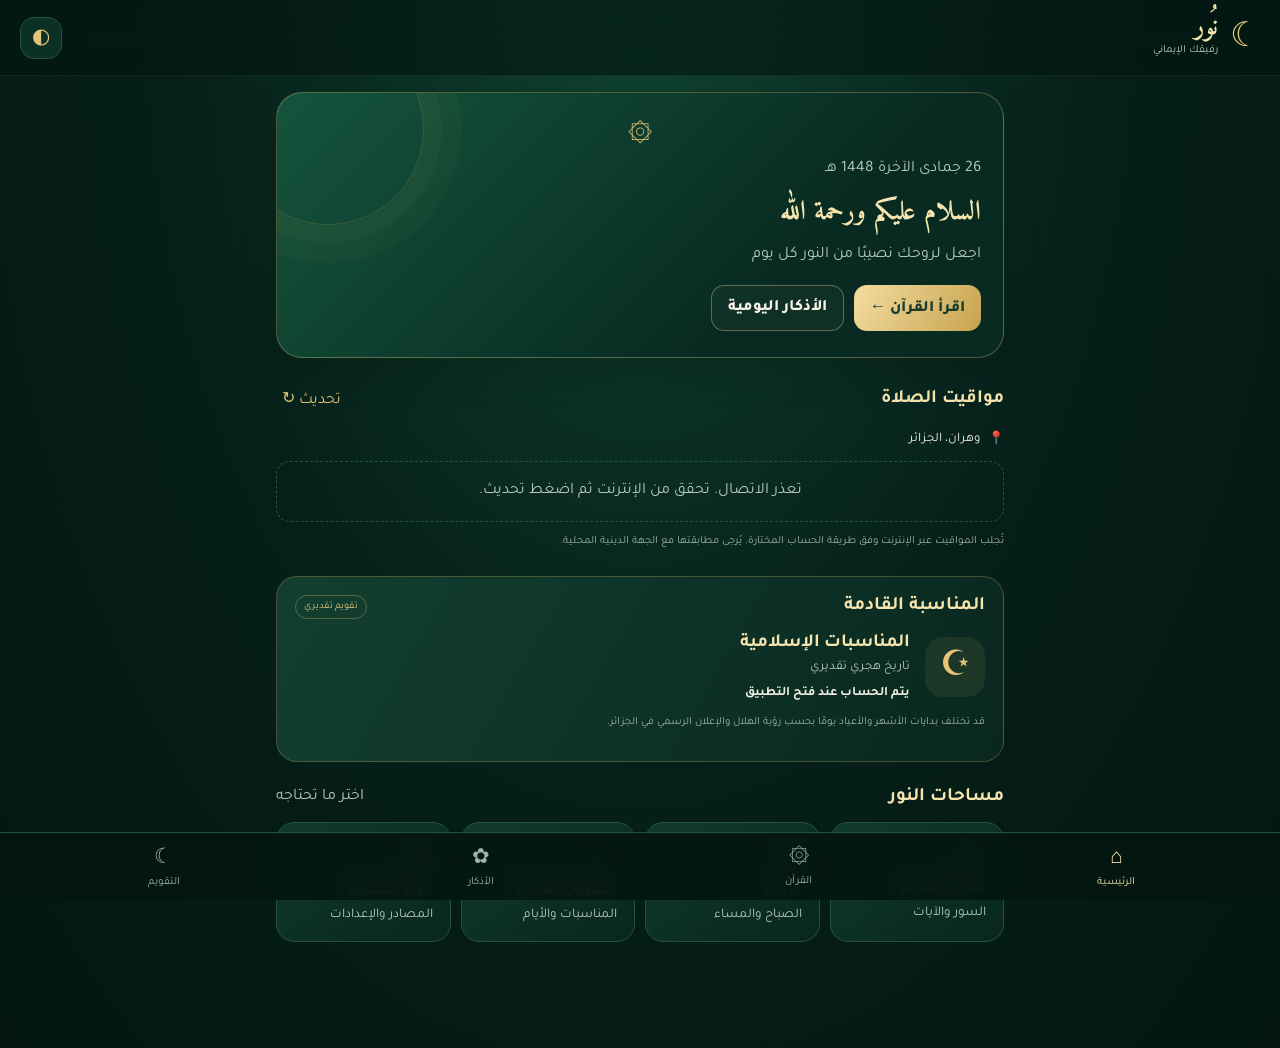
==== web/index.html @ 272851e5 "Initial NOOR Islamic App" ====
<!doctype html>
<html lang="ar" dir="rtl">
<head>
<meta charset="utf-8"><meta name="viewport" content="width=device-width,initial-scale=1,viewport-fit=cover">
<meta name="theme-color" content="#073b2d"><meta name="description" content="نور — القرآن الكريم والأذكار والتقويم الإسلامي">
<link rel="manifest" href="manifest.webmanifest"><link rel="stylesheet" href="style.css">
<title>نُور | رفيقك الإيماني</title>
</head>
<body>
<header class="top"><div class="brand"><span class="crescent">☾</span><div><b>نُور</b><small>رفيقك الإيماني</small></div></div><button id="themeBtn" class="iconbtn" aria-label="تغيير المظهر">◐</button></header>
<main>
<section class="hero">
<div class="ornament">۞</div><p id="todayHijri">التقويم الإسلامي</p><h1>السلام عليكم ورحمة الله</h1><p class="muted">اجعل لروحك نصيبًا من النور كل يوم</p>
<div class="hero-actions"><button class="goldbtn" data-view="quran">اقرأ القرآن <span>←</span></button><button class="ghostbtn" data-view="azkar">الأذكار اليومية</button></div>
</section>
<section class="section">
<div class="section-head"><h2>مواقيت الصلاة</h2><button id="refreshPrayer" class="textbtn">تحديث ↻</button></div>
<div class="location">📍 <span id="cityLabel">وهران، الجزائر</span><span id="prayerDate" class="muted"></span></div>
<div id="prayerGrid" class="prayer-grid"><div class="loading">اضغط تحديث لجلب المواقيت</div></div>
<p class="tiny">تُجلب المواقيت عبر الإنترنت وفق طريقة الحساب المختارة. يُرجى مطابقتها مع الجهة الدينية المحلية.</p>
</section>
<section class="section event-card">
<div class="section-head"><h2>المناسبة القادمة</h2><span class="tag">تقويم تقديري</span></div>
<div class="event-inner"><div class="event-symbol">☪</div><div><h3 id="eventName">المناسبات الإسلامية</h3><p id="eventDate" class="muted">تاريخ هجري تقديري</p><b id="eventCountdown">يتم الحساب عند فتح التطبيق</b></div></div>
<p class="tiny">قد تختلف بدايات الأشهر والأعياد يومًا بحسب رؤية الهلال والإعلان الرسمي في الجزائر.</p>
</section>
<section class="section">
<div class="section-head"><h2>مساحات النور</h2><span class="muted">اختر ما تحتاجه</span></div>
<div class="feature-grid">
<button class="feature" data-view="quran"><span>۞</span><b>القرآن الكريم</b><small>السور والآيات</small></button>
<button class="feature" data-view="azkar"><span>✿</span><b>الأذكار</b><small>الصباح والمساء</small></button>
<button class="feature" data-view="calendar"><span>☾</span><b>التقويم الهجري</b><small>المناسبات والأيام</small></button>
<button class="feature" data-view="about"><span>❋</span><b>حول التطبيق</b><small>المصادر والإعدادات</small></button>
</div>
</section>
<section id="contentView" class="section content-view" hidden></section>
</main>
<nav class="bottom-nav"><button class="active" data-view="home"><span>⌂</span>الرئيسية</button><button data-view="quran"><span>۞</span>القرآن</button><button data-view="azkar"><span>✿</span>الأذكار</button><button data-view="calendar"><span>☾</span>التقويم</button></nav>
<div id="toast" role="status" class="toast" hidden></div>
<script src="app.js"></script>
</body></html>
---- web/style.css ----
@import url('https://fonts.googleapis.com/css2?family=Amiri:wght@400;700&family=Tajawal:wght@400;500;700;800&display=swap');
:root{--bg:#061f19;--panel:#0b3026;--panel2:#104333;--gold:#e4c477;--gold2:#f5e4ad;--text:#f5f1e5;--muted:#b9c9bf;--line:#245242;--green:#17684d}
*{box-sizing:border-box}body{margin:0;background:radial-gradient(ellipse at top,#104332 0,#061f19 52%,#041711 100%);color:var(--text);font-family:'Tajawal',sans-serif;padding-bottom:90px;min-height:100vh}button{font:inherit;cursor:pointer}button:focus-visible{outline:2px solid var(--gold);outline-offset:3px}.top{height:76px;padding:12px 20px;display:flex;align-items:center;justify-content:space-between;border-bottom:1px solid #ffffff10;background:#041711a8;position:sticky;top:0;z-index:4;backdrop-filter:blur(14px)}.brand{display:flex;align-items:center;gap:12px}.crescent{font-size:34px;color:var(--gold)}.brand b{font-family:'Amiri',serif;font-size:26px;display:block;color:var(--gold2);line-height:1}.brand small{font-size:11px;color:var(--muted)}.iconbtn{border:1px solid var(--line);background:var(--panel);color:var(--gold);border-radius:14px;width:42px;height:42px;font-size:21px}main{max-width:760px;margin:auto;padding:16px}.hero{position:relative;overflow:hidden;border:1px solid #d9bd6b55;border-radius:26px;padding:26px 22px;background:linear-gradient(135deg,#15543e,#082a21 70%);box-shadow:0 15px 40px #0002}.hero:after{content:"";position:absolute;left:-45px;top:-60px;width:190px;height:190px;border:1px solid #d9bd6b30;border-radius:50%;box-shadow:0 0 0 18px #d9bd6b08,0 0 0 38px #d9bd6b08}.ornament{font-size:25px;color:var(--gold);text-align:center}.hero p{color:var(--muted);margin:8px 0}.hero h1{font-family:'Amiri',serif;font-size:27px;margin:10px 0;color:var(--gold2)}.hero-actions{display:flex;gap:10px;flex-wrap:wrap;margin-top:20px}.goldbtn,.ghostbtn{padding:12px 16px;border-radius:13px;font-weight:800}.goldbtn{background:linear-gradient(120deg,#f3dda0,#c7a34f);border:0;color:#193b2c}.ghostbtn{background:#ffffff08;border:1px solid #e4c47766;color:var(--text)}.section{margin-top:24px}.section-head{display:flex;justify-content:space-between;align-items:center;gap:10px;margin-bottom:13px}.section h2{font-size:19px;margin:0;color:var(--gold2)}.textbtn{background:none;border:0;color:var(--gold);padding:6px}.location{display:flex;gap:8px;align-items:center;font-size:13px;margin:8px 0 12px}.location .muted{margin-right:auto}.muted{color:var(--muted)}.tiny{font-size:11px;color:#9fb5a8;line-height:1.7}.prayer-grid{display:grid;grid-template-columns:repeat(3,1fr);gap:8px}.prayer{background:linear-gradient(140deg,#104332,#0a2a21);border:1px solid var(--line);border-radius:15px;padding:13px 8px;text-align:center}.prayer b{display:block;color:var(--gold2);font-size:15px}.prayer span{font-size:12px;color:var(--muted);display:block;margin-top:7px}.loading{grid-column:1/-1;padding:20px;border:1px dashed var(--line);border-radius:14px;text-align:center;color:var(--muted)}.event-card{border:1px solid #d9bd6b44;border-radius:21px;padding:18px;background:linear-gradient(120deg,#123f30,#09271f)}.event-inner{display:flex;align-items:center;gap:15px}.event-symbol{width:60px;height:60px;display:grid;place-items:center;border-radius:18px;background:#e4c47715;color:var(--gold);font-size:35px}.event-inner h3{margin:0 0 5px;color:var(--gold2)}.event-inner p{margin:0 0 8px;font-size:13px}.event-inner b{font-size:13px}.tag{font-size:10px;border:1px solid #d9bd6b55;color:var(--gold);border-radius:99px;padding:5px 8px}.feature-grid{display:grid;grid-template-columns:repeat(2,1fr);gap:10px}.feature{display:flex;flex-direction:column;align-items:flex-start;text-align:right;gap:7px;padding:17px;border-radius:18px;border:1px solid var(--line);background:linear-gradient(145deg,#103a2c,#08271f);color:var(--text);min-height:115px}.feature>span{color:var(--gold);font-size:25px}.feature b{font-size:15px}.feature small{color:var(--muted)}.content-view{border:1px solid var(--line);background:#08271f;border-radius:20px;padding:17px}.content-view h2{color:var(--gold2)}.select,.search{width:100%;background:#061f19;border:1px solid var(--line);color:var(--text);border-radius:12px;padding:12px;margin:6px 0 12px;font:inherit}.surah-list{display:grid;gap:7px}.surah-row{display:flex;align-items:center;gap:12px;width:100%;padding:12px;background:#0d3528;border:1px solid #245242;border-radius:12px;color:var(--text);text-align:right}.surah-num{border:1px solid #bfa458;border-radius:10px;color:var(--gold);min-width:35px;height:35px;display:grid;place-items:center}.surah-row small{display:block;color:var(--muted);margin-top:3px}.ayah{font-family:'Amiri',serif;font-size:25px;line-height:2.1;text-align:justify;padding:18px 3px;border-bottom:1px solid var(--line)}.ayah-num{font-family:'Tajawal',sans-serif;color:var(--gold);font-size:13px;margin:0 5px}.backbtn{background:#143e30;border:1px solid var(--line);color:var(--gold);padding:9px 13px;border-radius:11px;margin-bottom:12px}.azkar-item{padding:14px;border:1px solid var(--line);border-radius:14px;margin:9px 0;line-height:1.9;font-family:'Amiri',serif;font-size:21px}.counter{font-family:'Tajawal',sans-serif;background:#174d39;color:var(--gold2);padding:7px 12px;border-radius:99px;display:inline-block;margin-top:8px}.bottom-nav{position:fixed;bottom:0;left:0;right:0;display:flex;justify-content:space-around;padding:10px 5px calc(10px + env(safe-area-inset-bottom));background:#041711ed;border-top:1px solid var(--line);backdrop-filter:blur(18px);z-index:5}.bottom-nav button{display:flex;flex-direction:column;align-items:center;gap:4px;background:none;border:0;color:#9fb5a8;font-size:11px;min-width:54px}.bottom-nav button span{font-size:21px}.bottom-nav button.active{color:var(--gold2)}.toast{position:fixed;bottom:90px;left:16px;right:16px;background:#e4c477;color:#143326;padding:12px;border-radius:12px;text-align:center;z-index:10}.light{--bg:#f5f2e8;--panel:#fff;--panel2:#e7eee5;--text:#17372b;--muted:#61766a;--line:#c9d7cb;--gold:#9c7628;--gold2:#74541a;background:#f5f2e8;color:var(--text)}.light .top,.light .bottom-nav{background:#f5f2e8ed}.light .hero{background:linear-gradient(135deg,#e3eddc,#fff8e6)}.light .feature,.light .prayer,.light .event-card,.light .content-view,.light .surah-row,.light .azkar-item{background:#fff}.light .ghostbtn{color:var(--text)}[hidden]{display:none!important}@media(min-width:600px){.prayer-grid{grid-template-columns:repeat(5,1fr)}.feature-grid{grid-template-columns:repeat(4,1fr)}}

/* Quran reading font selector */
.font-switch{display:flex;gap:8px;background:#061f19;border:1px solid var(--line);border-radius:13px;padding:5px;margin:12px 0 16px}
.font-choice{flex:1;border:0;border-radius:9px;padding:10px 8px;background:transparent;color:var(--muted);font-weight:700}
.font-choice.chosen{background:linear-gradient(120deg,#f3dda0,#c7a34f);color:#17382b}
.ayah-text{line-height:2.15}
.ayah-text.quran-font .ayah{font-family:'Amiri',serif;font-size:27px}
.ayah-text.plain-font .ayah{font-family:'Tajawal',sans-serif;font-size:21px;line-height:2.0}
.light .font-switch{background:#fff}


/* Search across Quran and clearer verse navigation */
.quran-search-box{border:1px solid var(--line);border-radius:16px;padding:13px;margin:10px 0 18px;background:#061f19}
.quran-search-box>label,.content-view>label{display:block;font-weight:800;color:var(--gold2);margin:4px 0 7px}
.quran-search-row{display:flex;align-items:stretch;gap:8px}
.quran-search-row .search{min-width:0;flex:1;margin:0}
.quran-search-row .goldbtn{padding:10px 15px;white-space:nowrap}
.quran-search-results{margin-top:10px}
.search-summary{font-size:13px;color:var(--gold2);line-height:1.7;margin:10px 0}
.search-result-list{display:grid;gap:8px}
.search-result{display:flex;flex-direction:column;gap:7px;width:100%;padding:13px;text-align:right;border:1px solid var(--line);border-radius:13px;background:#0c3527;color:var(--text)}
.search-result b{color:var(--gold2)}
.search-result b span{font-size:12px;font-weight:500;color:var(--muted)}
.search-result-text{font-family:'Tajawal',sans-serif;font-size:18px;line-height:1.9}
.search-result small{color:var(--muted);font-size:11px}
.search-result:active{transform:scale(.995)}
.quran-search-row button:disabled{opacity:.65;cursor:wait}
.ayah.search-target{background:#d8bd6540;border:1px solid #e4c477;border-radius:14px;padding:18px 12px;box-shadow:0 0 0 3px #e4c47717}
.light .quran-search-box{background:#fff}
.light .search-result{background:#fff}
@media(max-width:380px){.quran-search-row .goldbtn{padding:10px 11px}.search-result-text{font-size:17px}}
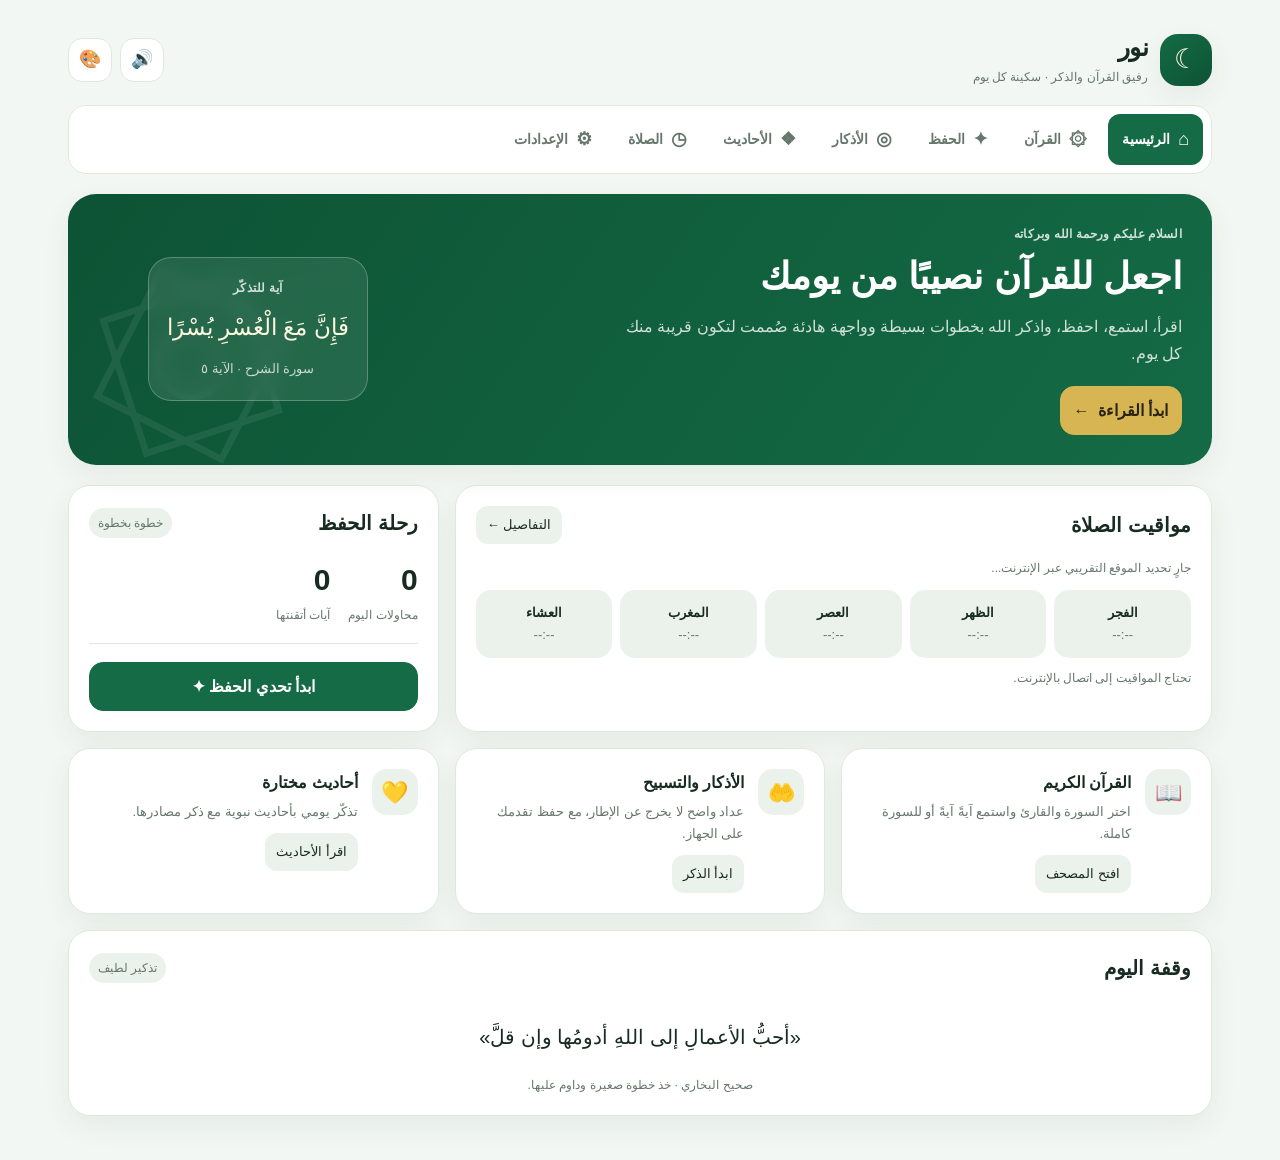
==== commit 48317c15: "Revise index.html for layout and theme enhancements Updated HTML structure and styles for improved l" ====
--- a/web/index.html
+++ b/web/index.html
@@ -1,41 +1,67 @@
 <!doctype html>
-<html lang="ar" dir="rtl">
+<html lang="ar" dir="rtl" data-theme="green">
 <head>
-<meta charset="utf-8"><meta name="viewport" content="width=device-width,initial-scale=1,viewport-fit=cover">
-<meta name="theme-color" content="#073b2d"><meta name="description" content="نور — القرآن الكريم والأذكار والتقويم الإسلامي">
-<link rel="manifest" href="manifest.webmanifest"><link rel="stylesheet" href="style.css">
-<title>نُور | رفيقك الإيماني</title>
+<meta charset="utf-8">
+<meta name="viewport" content="width=device-width, initial-scale=1, viewport-fit=cover">
+<meta name="theme-color" content="#0d5335">
+<meta name="description" content="نور، رفيقك للقرآن الكريم والتلاوة والحفظ والأذكار والأحاديث ومواقيت الصلاة.">
+<title>نور | رفيق القرآن والذكر</title>
+<style>
+:root{color-scheme:light;--bg:#ffffff;--surface:#ffffff;--surface2:#f7f1eb;--text:#34251a;--muted:#7a685a;--primary:#79543a;--primary2:#563a28;--accent:#c9a47c;--accent-soft:#f2e5d7;--line:#e5d7ca;--shadow:0 10px 28px rgba(83,55,37,.08);--danger:#b54747;--radius:22px;--primary-contrast:#ffffff}
+html[data-theme="green"]{--bg:#f3f7f3;--surface:#fff;--surface2:#eaf2eb;--text:#172b21;--muted:#66776b;--primary:#146b45;--primary2:#0d5335;--accent:#d7b553;--accent-soft:#f8efd2;--line:#dfe8e0;--shadow:0 10px 28px rgba(22,65,43,.07);--primary-contrast:#ffffff}
+html[data-theme="brown"]{color-scheme:light;--bg:#ffffff;--surface:#ffffff;--surface2:#f7f1eb;--text:#34251a;--muted:#7a685a;--primary:#79543a;--primary2:#563a28;--accent:#c9a47c;--accent-soft:#f2e5d7;--line:#e5d7ca;--shadow:0 10px 28px rgba(83,55,37,.08);--primary-contrast:#ffffff}
+html[data-theme="dark"]{color-scheme:dark;--bg:#121311;--surface:#1c1d19;--surface2:#282820;--text:#f4f0df;--muted:#b7b29e;--primary:#d9b549;--primary2:#a98729;--accent:#f1d16e;--accent-soft:#322c1a;--line:#37362d;--shadow:0 10px 28px rgba(0,0,0,.2);--primary-contrast:#17150f}
+*{box-sizing:border-box}html{scroll-behavior:smooth}body{margin:0;background:var(--bg);color:var(--text);font-family:Tahoma,"Noto Naskh Arabic",Arial,sans-serif;line-height:1.7;transition:background .25s,color .25s}button,input,select,textarea{font:inherit}button{cursor:pointer}button:focus-visible,input:focus-visible,select:focus-visible,textarea:focus-visible{outline:3px solid var(--accent);outline-offset:2px}button:disabled{opacity:.45;cursor:not-allowed}.app{max-width:1180px;margin:auto;padding:18px 18px 44px}.topbar{display:flex;align-items:center;justify-content:space-between;gap:14px;padding:14px 0 18px}.brand{display:flex;align-items:center;gap:12px;min-width:0}.brand-mark{width:52px;height:52px;border-radius:18px;display:grid;place-items:center;background:linear-gradient(145deg,var(--primary),var(--primary2));color:#fff8dc;box-shadow:var(--shadow);font-size:27px;flex-shrink:0}.brand h1{font-size:25px;line-height:1.2;margin:0;font-weight:900;letter-spacing:-.5px}.brand p{margin:5px 0 0;color:var(--muted);font-size:12px}.top-actions{display:flex;align-items:center;gap:8px}.icon-btn,.btn{border:1px solid var(--line);border-radius:14px;background:var(--surface);color:var(--text);padding:10px 13px;display:inline-flex;align-items:center;justify-content:center;gap:8px;transition:transform .16s,background .2s,border-color .2s}.icon-btn{width:44px;height:44px;padding:0;font-size:18px}.btn:hover,.icon-btn:hover{transform:translateY(-2px);border-color:var(--accent)}.btn.primary{background:var(--primary);color:var(--primary-contrast);border-color:var(--primary);font-weight:700}.btn.primary:hover{background:var(--primary2)}.btn.soft{background:var(--surface2);border-color:transparent}.btn.small{font-size:13px;padding:7px 10px;border-radius:12px}.btn.danger{color:var(--danger)}.nav{display:flex;gap:8px;align-items:center;overflow-x:auto;padding:8px;margin:0 0 20px;border:1px solid var(--line);border-radius:18px;background:var(--surface);scrollbar-width:thin}.nav button{flex:0 0 auto;display:flex;align-items:center;justify-content:center;gap:8px;border:0;background:transparent;color:var(--muted);padding:10px 14px;border-radius:12px;font-size:14px;font-weight:700;white-space:nowrap;transition:background .2s,color .2s}.nav button.active{background:var(--primary);color:var(--primary-contrast)}.nav button .nav-icon{font-size:18px}.hero{position:relative;overflow:hidden;display:grid;grid-template-columns:minmax(0,1.4fr) minmax(230px,.6fr);gap:20px;padding:30px;border-radius:28px;background:linear-gradient(125deg,var(--primary2),var(--primary));color:#fff;box-shadow:var(--shadow);margin-bottom:20px;isolation:isolate}.hero:after{content:"۞";position:absolute;z-index:-1;font-size:220px;opacity:.075;left:15px;bottom:-85px;transform:rotate(-18deg)}.eyebrow{font-size:12px;font-weight:800;letter-spacing:.3px;opacity:.8;margin-bottom:7px}.hero h2{font-size:clamp(25px,4vw,37px);line-height:1.4;margin:0 0 10px}.hero p{margin:0 0 18px;max-width:570px;color:rgba(255,255,255,.8)}.hero .btn{background:var(--accent);color:#292313;border-color:var(--accent);font-weight:800}.hero-side{display:flex;align-items:center;justify-content:center}.daily-verse{max-width:280px;text-align:center;padding:20px 18px;border:1px solid rgba(255,255,255,.25);background:rgba(255,255,255,.09);backdrop-filter:blur(9px);border-radius:23px}.daily-verse .quran{font-size:23px;line-height:1.9;color:#fff9df}.daily-verse small{display:block;margin-top:8px;color:rgba(255,255,255,.75)}.grid{display:grid;grid-template-columns:repeat(12,minmax(0,1fr));gap:16px}.card{background:var(--surface);border:1px solid var(--line);border-radius:var(--radius);padding:20px;box-shadow:var(--shadow);min-width:0}.span-12{grid-column:span 12}.span-8{grid-column:span 8}.span-7{grid-column:span 7}.span-6{grid-column:span 6}.span-5{grid-column:span 5}.span-4{grid-column:span 4}.span-3{grid-column:span 3}.section-head{display:flex;align-items:center;justify-content:space-between;gap:10px;margin:0 0 14px}.section-head h2,.section-head h3{margin:0;font-size:20px}.muted{color:var(--muted)}.small-text{font-size:12px;color:var(--muted)}.feature-card{display:flex;align-items:flex-start;gap:14px;min-height:132px}.feature-icon{width:46px;height:46px;display:grid;place-items:center;flex-shrink:0;border-radius:15px;background:var(--surface2);font-size:22px}.feature-card h3{font-size:16px;margin:0 0 4px}.feature-card p{font-size:13px;color:var(--muted);margin:0 0 10px}.prayer-strip{display:grid;grid-template-columns:repeat(5,minmax(0,1fr));gap:8px}.prayer-item{background:var(--surface2);padding:12px 7px;text-align:center;border-radius:15px;min-width:0}.prayer-item strong{display:block;font-size:13px}.prayer-item span{font-size:13px;color:var(--muted);font-variant-numeric:tabular-nums;display:block;overflow-wrap:anywhere}.prayer-item.next{background:var(--primary);color:var(--primary-contrast)}.prayer-item.next span{color:rgba(255,255,255,.8)}.quote{font-size:20px;line-height:2;text-align:center;padding:18px 8px}.separator{height:1px;background:var(--line);margin:18px 0}.view{display:none;animation:fadeUp .35s ease both}.view.active{display:block}@keyframes fadeUp{from{opacity:0;transform:translateY(8px)}to{opacity:1;transform:translateY(0)}}.page-title{font-size:27px;margin:4px 0 4px}.page-subtitle{margin:0 0 20px;color:var(--muted)}.row{display:flex;align-items:center;gap:10px;flex-wrap:wrap}.row.between{justify-content:space-between}.field{display:flex;flex-direction:column;gap:6px;min-width:0;flex:1}.field label{font-size:13px;color:var(--muted);font-weight:700}.input,.select,.textarea{background:var(--bg);border:1px solid var(--line);border-radius:13px;padding:11px 12px;color:var(--text);width:100%;min-width:0}.quran-tools{display:grid;grid-template-columns:minmax(0,1fr) minmax(0,1fr);gap:12px;margin-bottom:16px}.surah-banner{padding:22px;border-radius:20px;background:var(--surface2);text-align:center;margin-bottom:14px}.surah-banner h2{margin:0;font-size:25px}.surah-banner p{margin:4px 0 0;color:var(--muted);font-size:13px}.verse-list{display:flex;flex-direction:column;gap:10px}.verse{display:flex;gap:13px;align-items:flex-start;border:1px solid var(--line);border-radius:18px;padding:16px;background:var(--surface);min-width:0}.verse-num{width:37px;height:37px;min-width:37px;max-width:37px;aspect-ratio:1;display:flex;align-items:center;justify-content:center;border-radius:50%;background:var(--surface2);border:1px solid var(--line);font-size:12px;font-weight:800;line-height:1;flex-shrink:0;overflow:hidden}.verse-content{min-width:0;flex:1}.verse-text{font-family:"Noto Naskh Arabic",Tahoma,serif;font-size:clamp(19px,2.5vw,25px);line-height:2.1;overflow-wrap:anywhere;word-break:normal}.verse-actions{display:flex;align-items:center;gap:8px;margin-top:8px;flex-wrap:wrap}.audio-panel{margin-top:16px;padding:15px;background:var(--surface2);border-radius:17px}.audio-panel audio{width:100%;height:40px}.audio-status{font-size:12px;color:var(--muted);margin-bottom:8px}.empty{padding:25px;text-align:center;border:1px dashed var(--line);border-radius:18px;color:var(--muted)}.empty .big{font-size:34px;margin-bottom:8px}.memorize-layout{display:grid;grid-template-columns:minmax(0,1fr) minmax(260px,.8fr);gap:16px;align-items:start}.challenge{background:linear-gradient(150deg,var(--surface2),var(--surface));border:1px solid var(--line);border-radius:22px;padding:22px;min-width:0}.challenge-top{display:flex;align-items:center;justify-content:space-between;gap:10px}.challenge-number{display:inline-flex;padding:5px 10px;background:var(--accent-soft);color:var(--text);border-radius:999px;font-size:12px;font-weight:800}.challenge-prompt{text-align:center;padding:22px 5px}.challenge-prompt .large{font-size:24px;font-weight:800;line-height:1.8}.challenge-prompt p{margin:6px 0;color:var(--muted);font-size:13px}.result{padding:13px;border-radius:14px;background:var(--surface2);margin-top:12px;line-height:1.8}.saved-list{display:flex;flex-direction:column;gap:9px}.saved-item{display:flex;align-items:center;gap:10px;padding:12px;border:1px solid var(--line);border-radius:14px}.saved-item .saved-name{flex:1;min-width:0}.saved-item strong{display:block}.saved-item small{color:var(--muted)}.hadith-card h3{margin:0 0 10px;font-size:15px}.hadith-text{font-size:20px;line-height:2.1}.source{font-size:12px;color:var(--muted);margin-top:10px}.dhikr-card{display:grid;grid-template-columns:minmax(0,1fr) auto;gap:12px;align-items:center}.dhikr-card h3{font-size:15px;margin:0 0 7px}.dhikr-text{font-size:19px;line-height:2}.dhikr-target{font-size:12px;color:var(--muted);margin-top:6px}.counter{width:70px;height:70px;border:0;border-radius:50%;background:var(--primary);color:var(--primary-contrast);font-size:22px;font-weight:900;box-shadow:0 4px 0 var(--primary2);transition:transform .1s;flex-shrink:0}.counter:active{transform:scale(.94);box-shadow:none}.counter.done{background:var(--surface2);color:var(--primary);box-shadow:none;border:1px solid var(--line)}.theme-options{display:grid;grid-template-columns:repeat(3,minmax(0,1fr));gap:12px}.theme-option{border:2px solid var(--line);border-radius:17px;padding:12px;background:var(--surface);color:var(--text);text-align:right}.theme-option.selected{border-color:var(--primary);box-shadow:0 0 0 2px var(--primary) inset}.swatches{display:flex;gap:5px;margin-bottom:9px}.swatch{height:27px;flex:1;border-radius:7px}.theme-option strong{font-size:13px}.settings-row{display:flex;align-items:center;justify-content:space-between;gap:18px;padding:15px 0;border-bottom:1px solid var(--line)}.settings-row:last-child{border-bottom:0}.settings-row p{margin:2px 0 0;color:var(--muted);font-size:12px}.switch{width:46px;height:27px;position:relative;flex-shrink:0}.switch input{opacity:0;width:0;height:0}.switch span{position:absolute;inset:0;background:var(--line);border-radius:30px;transition:.2s;cursor:pointer}.switch span:before{content:"";position:absolute;height:19px;width:19px;right:4px;top:4px;border-radius:50%;background:white;transition:.2s}.switch input:checked+span{background:var(--primary)}.switch input:checked+span:before{transform:translateX(-19px)}.toast{position:fixed;bottom:24px;left:50%;transform:translate(-50%,20px);background:var(--text);color:var(--bg);padding:12px 18px;border-radius:14px;box-shadow:var(--shadow);z-index:20;opacity:0;pointer-events:none;transition:.25s;max-width:calc(100vw - 30px);text-align:center;font-size:14px}.toast.show{opacity:1;transform:translate(-50%,0)}.footer{display:flex;align-items:center;justify-content:space-between;gap:10px;border-top:1px solid var(--line);margin-top:28px;padding:18px 0 0;color:var(--muted);font-size:12px}.pill{display:inline-flex;align-items:center;gap:5px;border-radius:999px;padding:5px 9px;background:var(--surface2);font-size:12px;color:var(--muted)}.status-dot{width:7px;height:7px;display:inline-block;border-radius:50%;background:#56a36d}.hidden{display:none!important}.api-note{font-size:12px;color:var(--muted);margin-top:10px}
+@media(max-width:800px){.app{padding:10px 12px 30px}.hero{grid-template-columns:1fr;padding:23px}.hero-side{display:none}.span-8,.span-7,.span-6,.span-5,.span-4,.span-3{grid-column:span 12}.memorize-layout{grid-template-columns:1fr}.feature-card{min-height:auto}.card{padding:16px}.nav{margin-bottom:14px}.topbar{padding:10px 0 14px}.brand h1{font-size:22px}.brand p{font-size:11px}.nav button{padding:9px 12px}.page-title{font-size:24px}.footer{flex-wrap:wrap}}
+@media(max-width:480px){.app{padding:8px 9px 24px}.brand-mark{width:44px;height:44px;border-radius:15px;font-size:23px}.top-actions{gap:5px}.icon-btn{width:39px;height:39px}.hero{padding:20px;border-radius:22px}.hero h2{font-size:25px}.prayer-strip{grid-template-columns:repeat(3,minmax(0,1fr))}.prayer-item:nth-child(n+4){margin-top:2px}.quran-tools{grid-template-columns:1fr}.verse{padding:12px;gap:9px}.verse-num{width:33px;height:33px;min-width:33px;max-width:33px;font-size:11px}.verse-text{font-size:20px}.theme-options{gap:7px}.theme-option{padding:8px}.swatch{height:22px}.theme-option strong{font-size:11px}.dhikr-card{grid-template-columns:minmax(0,1fr) 62px}.counter{width:60px;height:60px}.challenge{padding:16px}.daily-verse{width:100%}}
+@media(prefers-reduced-motion:reduce){*,*:before,*:after{scroll-behavior:auto!important;animation-duration:.01ms!important;transition-duration:.01ms!important}}
+</style>
 </head>
 <body>
-<header class="top"><div class="brand"><span class="crescent">☾</span><div><b>نُور</b><small>رفيقك الإيماني</small></div></div><button id="themeBtn" class="iconbtn" aria-label="تغيير المظهر">◐</button></header>
+<div class="app">
+<header class="topbar">
+  <div class="brand"><div class="brand-mark" aria-hidden="true">☾</div><div><h1>نور</h1><p>رفيق القرآن والذكر · سكينة كل يوم</p></div></div>
+  <div class="top-actions"><button class="icon-btn" id="sound-header" aria-label="تشغيل أو كتم أصوات الواجهة" title="أصوات الواجهة">🔊</button><button class="icon-btn" id="theme-header" aria-label="تغيير المظهر" title="تغيير المظهر">🎨</button></div>
+</header>
+<nav class="nav" aria-label="التنقل الرئيسي">
+  <button class="active" data-view="home"><span class="nav-icon">⌂</span>الرئيسية</button>
+  <button data-view="quran"><span class="nav-icon">۞</span>القرآن</button>
+  <button data-view="memorize"><span class="nav-icon">✦</span>الحفظ</button>
+  <button data-view="adhkar"><span class="nav-icon">◎</span>الأذكار</button>
+  <button data-view="hadith"><span class="nav-icon">❖</span>الأحاديث</button>
+  <button data-view="prayer"><span class="nav-icon">◷</span>الصلاة</button>
+  <button data-view="settings"><span class="nav-icon">⚙</span>الإعدادات</button>
+</nav>
+
 <main>
-<section class="hero">
-<div class="ornament">۞</div><p id="todayHijri">التقويم الإسلامي</p><h1>السلام عليكم ورحمة الله</h1><p class="muted">اجعل لروحك نصيبًا من النور كل يوم</p>
-<div class="hero-actions"><button class="goldbtn" data-view="quran">اقرأ القرآن <span>←</span></button><button class="ghostbtn" data-view="azkar">الأذكار اليومية</button></div>
+<section class="view active" id="view-home">
+  <div class="hero">
+    <div><div class="eyebrow">السلام عليكم ورحمة الله وبركاته</div><h2>اجعل للقرآن نصيبًا من يومك</h2><p>اقرأ، استمع، احفظ، واذكر الله بخطوات بسيطة وواجهة هادئة صُممت لتكون قريبة منك كل يوم.</p><button class="btn" data-go="quran">ابدأ القراءة <span>←</span></button></div>
+    <div class="hero-side"><div class="daily-verse"><div class="eyebrow">آية للتذكّر</div><div class="quran">فَإِنَّ مَعَ الْعُسْرِ يُسْرًا</div><small>سورة الشرح · الآية ٥</small></div></div>
+  </div>
+  <div class="grid">
+    <article class="card span-8"><div class="section-head"><h2>مواقيت الصلاة</h2><button class="btn small soft" data-go="prayer">التفاصيل ←</button></div><p class="small-text" id="home-location">جارٍ تحديد الموقع التقريبي عبر الإنترنت...</p><div class="prayer-strip" id="home-prayers"><div class="prayer-item"><strong>الفجر</strong><span>--:--</span></div><div class="prayer-item"><strong>الظهر</strong><span>--:--</span></div><div class="prayer-item"><strong>العصر</strong><span>--:--</span></div><div class="prayer-item"><strong>المغرب</strong><span>--:--</span></div><div class="prayer-item"><strong>العشاء</strong><span>--:--</span></div></div><div class="api-note" id="home-prayer-note">تحتاج المواقيت إلى اتصال بالإنترنت.</div></article>
+    <article class="card span-4"><div class="section-head"><h2>رحلة الحفظ</h2><span class="pill">خطوة بخطوة</span></div><div class="row" style="gap:18px"><div><div style="font-size:30px;font-weight:900" id="stat-reviewed">0</div><div class="small-text">محاولات اليوم</div></div><div><div style="font-size:30px;font-weight:900" id="stat-learned">0</div><div class="small-text">آيات أتقنتها</div></div></div><div class="separator"></div><button class="btn primary" data-go="memorize" style="width:100%">ابدأ تحدي الحفظ ✦</button></article>
+    <article class="card span-4 feature-card"><div class="feature-icon">📖</div><div><h3>القرآن الكريم</h3><p>اختر السورة والقارئ واستمع آيةً آيةً أو للسورة كاملة.</p><button class="btn small soft" data-go="quran">افتح المصحف</button></div></article>
+    <article class="card span-4 feature-card"><div class="feature-icon">🤲</div><div><h3>الأذكار والتسبيح</h3><p>عداد واضح لا يخرج عن الإطار، مع حفظ تقدمك على الجهاز.</p><button class="btn small soft" data-go="adhkar">ابدأ الذكر</button></div></article>
+    <article class="card span-4 feature-card"><div class="feature-icon">💛</div><div><h3>أحاديث مختارة</h3><p>تذكّر يومي بأحاديث نبوية مع ذكر مصادرها.</p><button class="btn small soft" data-go="hadith">اقرأ الأحاديث</button></div></article>
+    <article class="card span-12"><div class="section-head"><h2>وقفة اليوم</h2><span class="pill">تذكير لطيف</span></div><div class="quote">«أحبُّ الأعمالِ إلى اللهِ أدومُها وإن قلَّ»</div><div class="small-text" style="text-align:center">صحيح البخاري · خذ خطوة صغيرة وداوم عليها.</div></article>
+  </div>
 </section>
-<section class="section">
-<div class="section-head"><h2>مواقيت الصلاة</h2><button id="refreshPrayer" class="textbtn">تحديث ↻</button></div>
-<div class="location">📍 <span id="cityLabel">وهران، الجزائر</span><span id="prayerDate" class="muted"></span></div>
-<div id="prayerGrid" class="prayer-grid"><div class="loading">اضغط تحديث لجلب المواقيت</div></div>
-<p class="tiny">تُجلب المواقيت عبر الإنترنت وفق طريقة الحساب المختارة. يُرجى مطابقتها مع الجهة الدينية المحلية.</p>
+
+<section class="view" id="view-quran">
+  <h2 class="page-title">القرآن الكريم</h2><p class="page-subtitle">اختر سورة وقارئك المفضّل، ثم استمع لكل آية أو شغّل السورة كاملة.</p>
+  <div class="card">
+    <div class="quran-tools"><div class="field"><label for="surah-search">ابحث عن سورة</label><input class="input" id="surah-search" placeholder="اكتب اسم السورة..." autocomplete="off"></div><div class="field"><label for="surah-select">السورة</label><select class="select" id="surah-select"><option value="1">سورة الفاتحة</option></select></div><div class="field"><label for="reciter-select">القارئ</label><select class="select" id="reciter-select"><option value="ar.alafasy">مشاري العفاسي</option><option value="ar.abdulbasitmurattal">عبد الباسط عبد الصمد — مرتل</option><option value="ar.husary">محمود خليل الحصري</option><option value="ar.minshawi">محمد صديق المنشاوي</option><option value="ar.mahermuaiqly">ماهر المعيقلي</option><option value="ar.abdurrahmaansudais">عبد الرحمن السديس</option><option value="ar.saoodshuraym">سعود الشريم</option><option value="yasser-mp3quran">ياسر الدوسري</option></select></div><div class="field" style="justify-content:end"><button class="btn primary" id="play-surah">▶ تشغيل السورة كاملة</button></div></div>
+    <div class="surah-banner"><h2 id="surah-title">سورة الفاتحة</h2><p id="surah-meta">جارٍ تحميل الآيات...</p></div>
+    <div class="verse-list" id="verse-list"><div class="empty"><div class="big">۞</div>جارٍ تجهيز المصحف...</div></div>
+    <div class="audio-panel"><div class="audio-status" id="audio-status">اختر آية للاستماع إليها.</div><audio id="quran-audio" controls preload="none"></audio></div>
+    <p class="api-note">تحتاج قراءة النصوص وتشغيل التلاوات إلى الإنترنت. اختر أي آية لتشغيلها منفردة، أو شغّل السورة كاملة.</p>
+  </div>
 </section>
-<section class="section event-card">
-<div class="section-head"><h2>المناسبة القادمة</h2><span class="tag">تقويم تقديري</span></div>
-<div class="event-inner"><div class="event-symbol">☪</div><div><h3 id="eventName">المناسبات الإسلامية</h3><p id="eventDate" class="muted">تاريخ هجري تقديري</p><b id="eventCountdown">يتم الحساب عند فتح التطبيق</b></div></div>
-<p class="tiny">قد تختلف بدايات الأشهر والأعياد يومًا بحسب رؤية الهلال والإعلان الرسمي في الجزائر.</p>
-</section>
-<section class="section">
-<div class="section-head"><h2>مساحات النور</h2><span class="muted">اختر ما تحتاجه</span></div>
-<div class="feature-grid">
-<button class="feature" data-view="quran"><span>۞</span><b>القرآن الكريم</b><small>السور والآيات</small></button>
-<button class="feature" data-view="azkar"><span>✿</span><b>الأذكار</b><small>الصباح والمساء</small></button>
-<button class="feature" data-view="calendar"><span>☾</span><b>التقويم الهجري</b><small>المناسبات والأيام</small></button>
-<button class="feature" data-view="about"><span>❋</span><b>حول التطبيق</b><small>المصادر والإعدادات</small></button>
-</div>
-</section>
-<section id="contentView" class="section content-view" hidden></section>
-</main>
-<nav class="bottom-nav"><button class="active" data-view="home"><span>⌂</span>الرئيسية</button><button data-view="quran"><span>۞</span>القرآن</button><button data-view="azkar"><span>✿</span>الأذكار</button><button data-view="calendar"><span>☾</span>التقويم</button></nav>
-<div id="toast" role="status" class="toast" hidden></div>
-<script src="app.js"></script>
-</body></html>+
+<section class="view" id="view-memorize">
+  <h2 class="page-title">رفيق الحفظ ✦</h2><p class="page-subtitle">ضع هدفًا صغيرًا، اختبر ذاكرتك، واكتب السور التي تراجعها. لا بأس أن تخطئ؛ كل محاولة تدريب.</p>
+  <div class="memorize-layout">
+    <div class="challenge">
+      <div class="challenge-top"><span class="pill">?
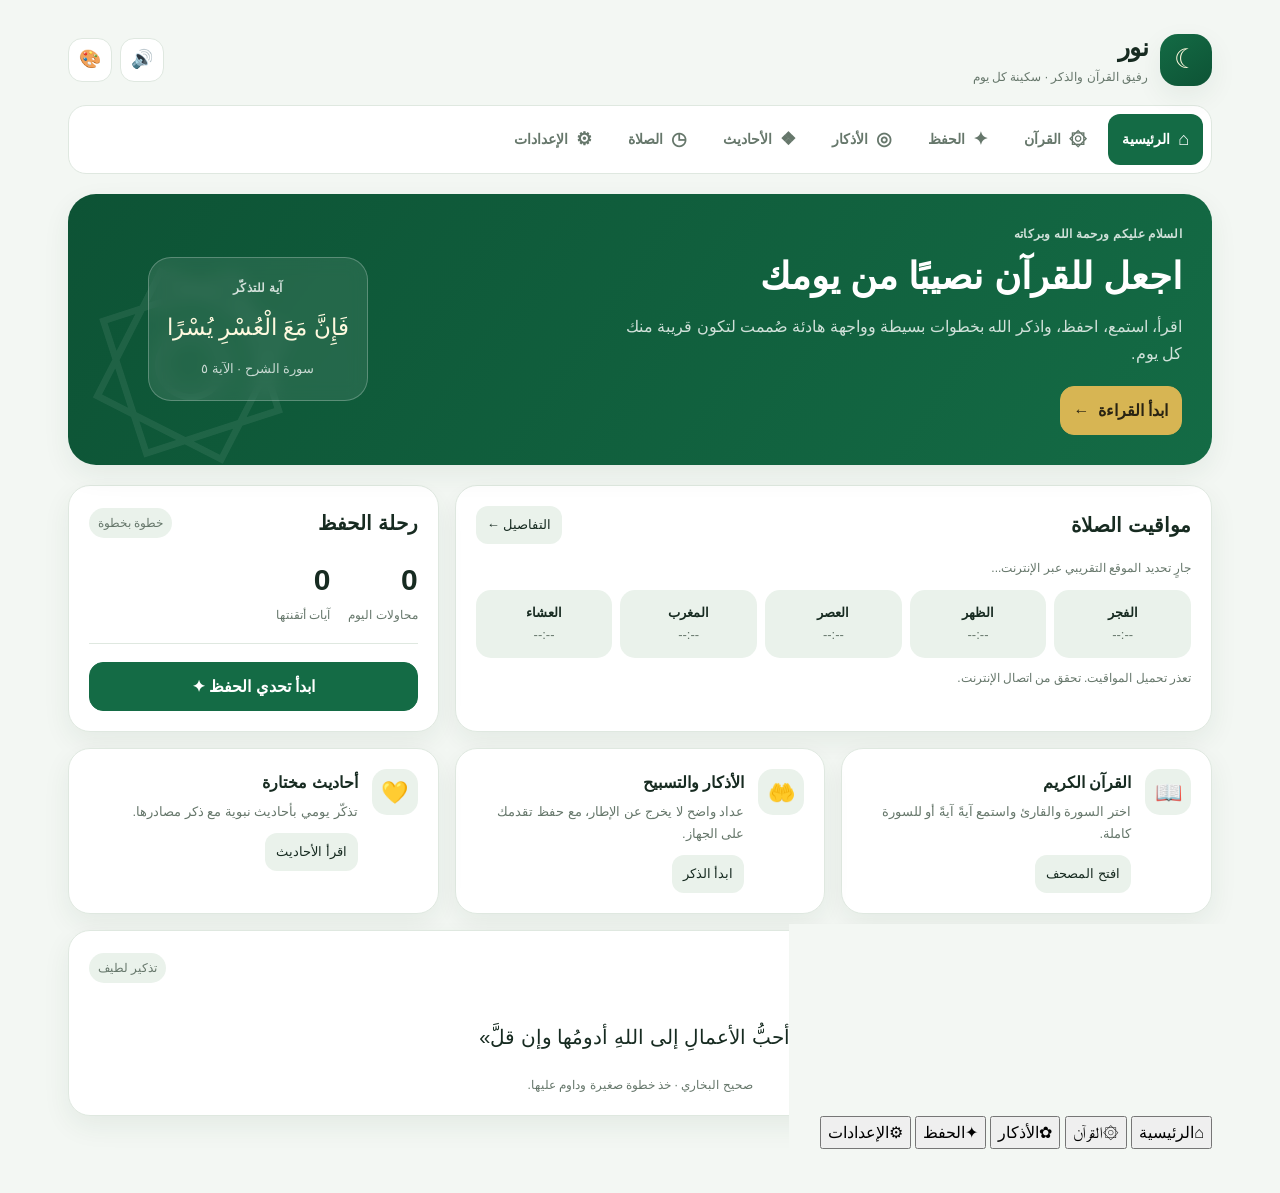
==== commit edf8e6bd: "Restore and improve NOOR new interface" ====
--- a/web/index.html
+++ b/web/index.html
@@ -60,8 +60,119 @@
   </div>
 </section>
 
+
 <section class="view" id="view-memorize">
-  <h2 class="page-title">رفيق الحفظ ✦</h2><p class="page-subtitle">ضع هدفًا صغيرًا، اختبر ذاكرتك، واكتب السور التي تراجعها. لا بأس أن تخطئ؛ كل محاولة تدريب.</p>
-  <div class="memorize-layout">
-    <div class="challenge">
-      <div class="challenge-top"><span class="pill">?
+  <h2 class="page-title">رفيق الحفظ ✦</h2>
+  <p class="page-subtitle">تدرّب بهدوء، وراجع ما حفظته خطوة بخطوة.</p>
+  <div class="card">
+    <div class="feature-icon">📖</div>
+    <h3>خطتك اليوم</h3>
+    <p>افتح القرآن، اقرأ الآيات بصوت قارئك المفضل، ثم اختبر ذاكرتك بنفسك.</p>
+    <button class="btn primary" data-go="quran">ابدأ مراجعة القرآن</button>
+  </div>
+  <div class="card">
+    <h3>إنجازك اليوم</h3>
+    <div class="stats">
+      <div><strong id="stat-reviewed">0</strong><span>محاولات اليوم</span></div>
+      <div><strong id="stat-learned">0</strong><span>آيات أتقنتها</span></div>
+    </div>
+    <p class="api-note">ابدأ بهدف صغير، وكرّر المراجعة بانتظام.</p>
+  </div>
+</section>
+
+<section class="view" id="view-adhkar">
+  <h2 class="page-title">الأذكار والتسبيح 🤲</h2>
+  <p class="page-subtitle">اجعل لسانك رطبًا بذكر الله.</p>
+  <div class="card dhikr">
+    <h3>سبحان الله</h3><p>اضغط على العداد مع كل تسبيحة.</p>
+    <button class="counter" id="counter-subhan" data-target="33" data-current="0">0 / 33</button>
+    <button class="btn soft" data-reset-counter="counter-subhan">إعادة العداد</button>
+  </div>
+  <div class="card dhikr">
+    <h3>الحمد لله</h3>
+    <button class="counter" id="counter-hamd" data-target="33" data-current="0">0 / 33</button>
+    <button class="btn soft" data-reset-counter="counter-hamd">إعادة العداد</button>
+  </div>
+  <div class="card dhikr">
+    <h3>الله أكبر</h3>
+    <button class="counter" id="counter-akbar" data-target="34" data-current="0">0 / 34</button>
+    <button class="btn soft" data-reset-counter="counter-akbar">إعادة العداد</button>
+  </div>
+  <div class="card">
+    <h3>ذكر الصباح والمساء</h3>
+    <p>أصبحنا وأصبح الملك لله، والحمد لله، لا إله إلا الله وحده لا شريك له، له الملك وله الحمد وهو على كل شيء قدير.</p>
+    <p class="api-note">راجع الأذكار من مصدر موثوق للمحافظة على ألفاظها الصحيحة.</p>
+  </div>
+</section>
+
+<section class="view" id="view-hadith">
+  <h2 class="page-title">أحاديث نبوية ✨</h2>
+  <p class="page-subtitle">تذكيرات قصيرة للتدبر والعمل.</p>
+  <div class="card">
+    <span class="pill">صحيح البخاري</span>
+    <blockquote>«إنما الأعمال بالنيات»</blockquote>
+    <p class="api-note">حديث عمر بن الخطاب رضي الله عنه، في بدء صحيح البخاري.</p>
+  </div>
+  <div class="card">
+    <span class="pill">صحيح البخاري وصحيح مسلم</span>
+    <blockquote>«من كان يؤمن بالله واليوم الآخر فليقل خيرًا أو ليصمت»</blockquote>
+    <p class="api-note">تذكّر أثر الكلمة الطيبة والصمت عن الشر.</p>
+  </div>
+</section>
+
+<section class="view" id="view-prayer">
+  <h2 class="page-title">مواقيت الصلاة 🕌</h2>
+  <p class="page-subtitle">المواقيت المعروضة تقديرية لوهران، الجزائر.</p>
+  <div class="card">
+    <p id="prayer-date">مواقيت اليوم</p>
+    <div class="prayer-grid" id="prayer-grid">
+      <div class="prayer-item"><strong>الفجر</strong><span>--:--</span></div>
+      <div class="prayer-item"><strong>الشروق</strong><span>--:--</span></div>
+      <div class="prayer-item"><strong>الظهر</strong><span>--:--</span></div>
+      <div class="prayer-item"><strong>العصر</strong><span>--:--</span></div>
+      <div class="prayer-item"><strong>المغرب</strong><span>--:--</span></div>
+      <div class="prayer-item"><strong>العشاء</strong><span>--:--</span></div>
+    </div>
+    <p class="api-note">تحتاج المواقيت إلى الإنترنت، وقد تختلف عن التوقيت المحلي المعتمد.</p>
+  </div>
+</section>
+
+<section class="view" id="view-calendar">
+  <h2 class="page-title">التقويم الإسلامي 🌙</h2>
+  <p class="page-subtitle">محطات ومناسبات في السنة الهجرية.</p>
+  <div class="card"><h3>رمضان</h3><p>شهر الصيام والقرآن والقيام.</p></div>
+  <div class="card"><h3>عيد الفطر</h3><p>يُحدّد موعده وفق إعلان الجهات المختصة ورؤية الهلال.</p></div>
+  <div class="card"><h3>يوم عرفة وعيد الأضحى</h3><p>تُعتمد التواريخ الرسمية على إعلان الجهات المختصة.</p></div>
+</section>
+
+<section class="view" id="view-settings">
+  <h2 class="page-title">تخصيص NOOR ⚙️</h2>
+  <p class="page-subtitle">اختر المظهر الذي يناسبك.</p>
+  <div class="card">
+    <h3>المظهر</h3>
+    <div class="theme-options">
+      <button class="theme-option" data-theme-choice="green">🌿 الأخضر والذهبي</button>
+      <button class="theme-option" data-theme-choice="brown">🤎 البني والكريمي</button>
+      <button class="theme-option" data-theme-choice="dark">🌑 الأسود والذهبي</button>
+    </div>
+    <p class="api-note">يُحفظ اختيار المظهر على هذا الجهاز.</p>
+  </div>
+  <div class="card">
+    <h3>حول نُور</h3>
+    <p>رفيق إسلامي للقرآن والأذكار ومواقيت الصلاة. تُحمّل بيانات القرآن والمواقيت عبر الإنترنت.</p>
+  </div>
+</section>
+
+</main>
+
+<nav class="bottom-nav" aria-label="التنقل الرئيسي">
+  <button class="active" data-view="home"><span>⌂</span>الرئيسية</button>
+  <button data-view="quran"><span>۞</span>القرآن</button>
+  <button data-view="adhkar"><span>✿</span>الأذكار</button>
+  <button data-view="memorize"><span>✦</span>الحفظ</button>
+  <button data-view="settings"><span>⚙</span>الإعدادات</button>
+</nav>
+<div id="toast" class="toast" role="status" hidden></div>
+<script src="app.js"></script>
+</body>
+</html>
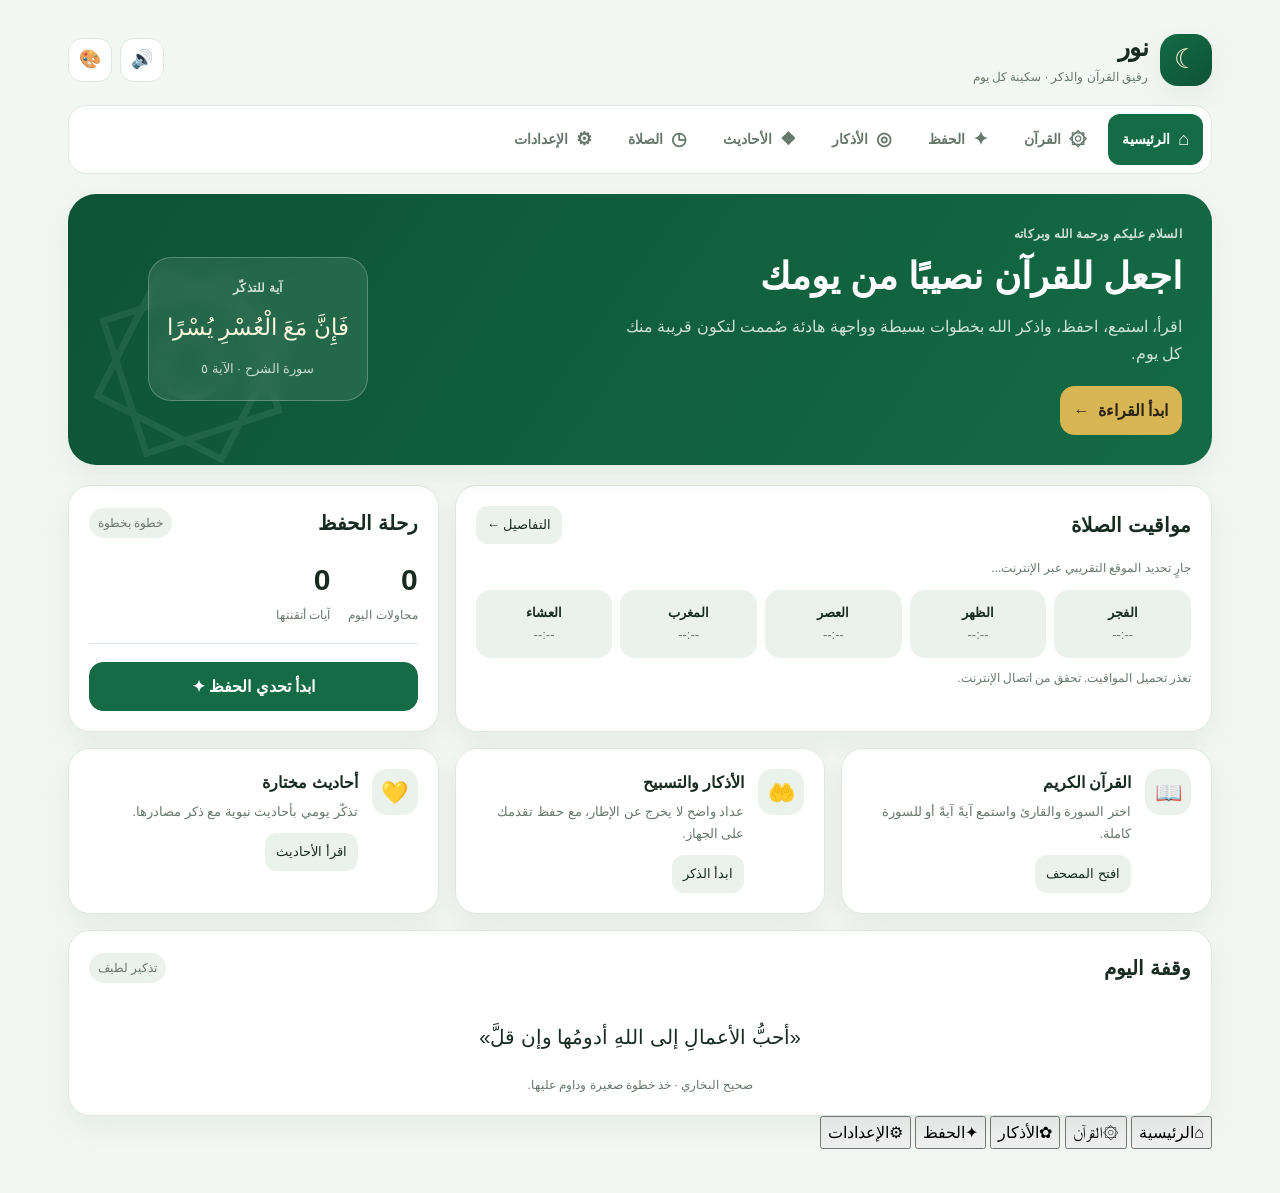
==== commit 1ec5a7bb: "Add manifest link to index.html" ====
--- a/web/index.html
+++ b/web/index.html
@@ -4,6 +4,7 @@
 <meta charset="utf-8">
 <meta name="viewport" content="width=device-width, initial-scale=1, viewport-fit=cover">
 <meta name="theme-color" content="#0d5335">
+  <link rel="manifest" href="./manifest.webmanifest">
 <meta name="description" content="نور، رفيقك للقرآن الكريم والتلاوة والحفظ والأذكار والأحاديث ومواقيت الصلاة.">
 <title>نور | رفيق القرآن والذكر</title>
 <style>
